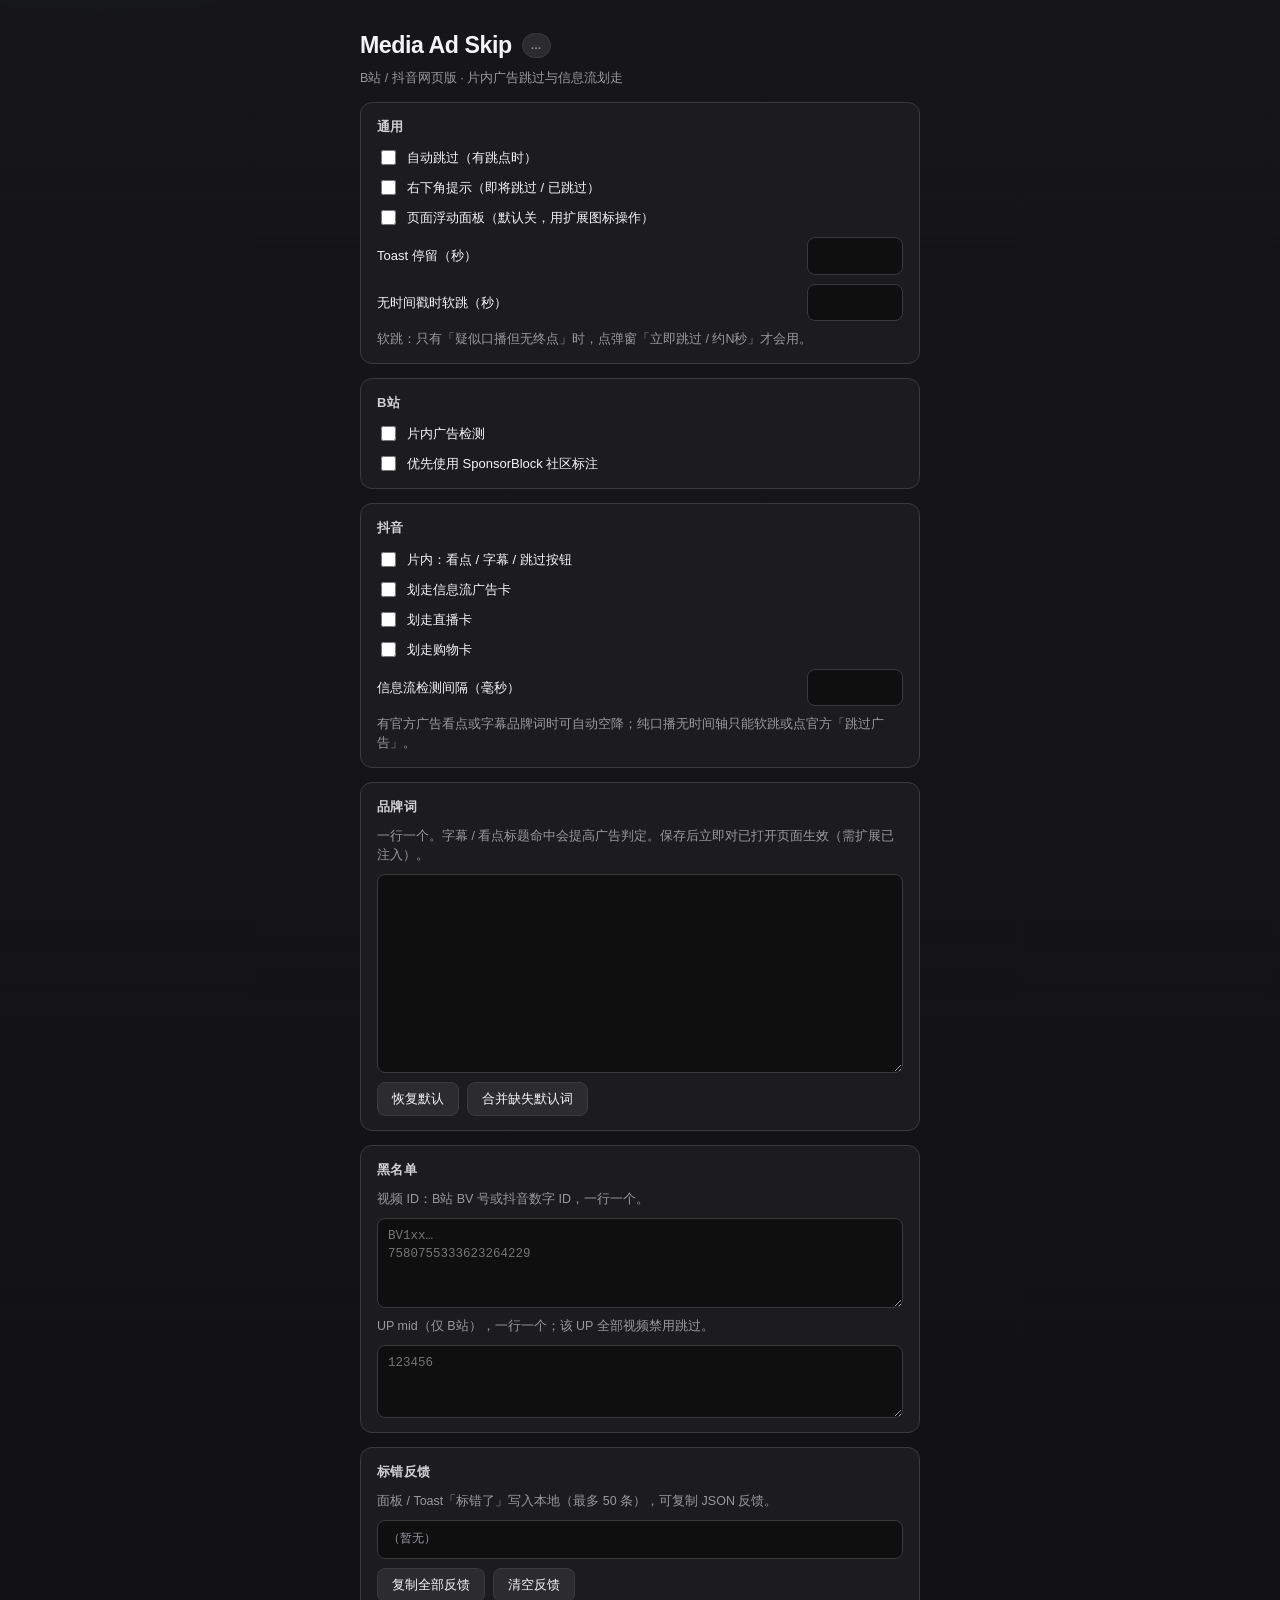
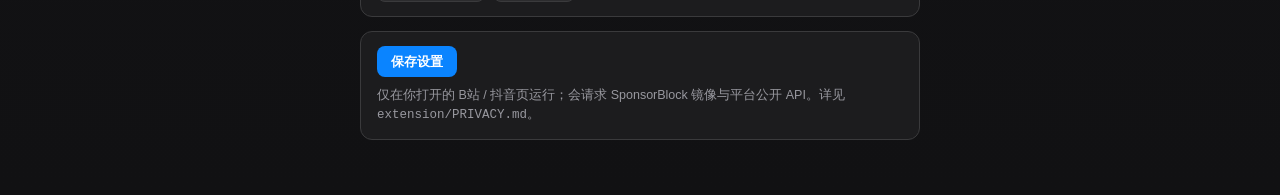
==== extension/options/options.html @ 0053f9d3 "Initial release: Media Ad Skip 1.5.11 for Bilibili and Douyin. Chrome MV3 extension plus userscript " ====
<!DOCTYPE html>
<html lang="zh-CN">
<head>
  <meta charset="UTF-8" />
  <meta name="viewport" content="width=device-width, initial-scale=1" />
  <title>Media Ad Skip 设置</title>
  <link rel="stylesheet" href="options.css" />
</head>
<body>
  <main>
    <header>
      <div class="brand">
        <h1>Media Ad Skip</h1>
        <span id="extVersion" class="pill">…</span>
      </div>
      <p>B站 / 抖音网页版 · 片内广告跳过与信息流划走</p>
    </header>

    <section>
      <h2>通用</h2>
      <label><input type="checkbox" id="autoSkip" /> 自动跳过（有跳点时）</label>
      <label><input type="checkbox" id="showUndoToast" /> 右下角提示（即将跳过 / 已跳过）</label>
      <label><input type="checkbox" id="showPanel" /> 页面浮动面板（默认关，用扩展图标操作）</label>
      <label class="row">Toast 停留（秒）
        <input type="number" id="countdownSec" min="0" max="15" step="1" />
      </label>
      <label class="row">无时间戳时软跳（秒）
        <input type="number" id="softOralSkipSec" min="15" max="90" step="1" title="口播无看点/字幕时，从当前进度跳过的秒数" />
      </label>
      <p class="hint">软跳：只有「疑似口播但无终点」时，点弹窗「立即跳过 / 约N秒」才会用。</p>
    </section>

    <section>
      <h2>B站</h2>
      <label><input type="checkbox" id="biliInVideo" /> 片内广告检测</label>
      <label><input type="checkbox" id="useSponsorBlock" /> 优先使用 SponsorBlock 社区标注</label>
    </section>

    <section>
      <h2>抖音</h2>
      <label><input type="checkbox" id="douyinInVideo" /> 片内：看点 / 字幕 / 跳过按钮</label>
      <label><input type="checkbox" id="douyinFeedAd" /> 划走信息流广告卡</label>
      <label><input type="checkbox" id="douyinFeedLive" /> 划走直播卡</label>
      <label><input type="checkbox" id="douyinFeedShop" /> 划走购物卡</label>
      <label class="row">信息流检测间隔（毫秒）
        <input type="number" id="feedPollMs" min="400" max="3000" step="50" />
      </label>
      <p class="hint">有官方广告看点或字幕品牌词时可自动空降；纯口播无时间轴只能软跳或点官方「跳过广告」。</p>
    </section>

    <section>
      <h2>品牌词</h2>
      <p class="hint">一行一个。字幕 / 看点标题命中会提高广告判定。保存后立即对已打开页面生效（需扩展已注入）。</p>
      <textarea id="brandKeywords" rows="10" spellcheck="false"></textarea>
      <div class="row-actions">
        <button type="button" id="resetBrands" class="secondary">恢复默认</button>
        <button type="button" id="mergeBrands" class="secondary">合并缺失默认词</button>
      </div>
    </section>

    <section>
      <h2>黑名单</h2>
      <p class="hint">视频 ID：B站 BV 号或抖音数字 ID，一行一个。</p>
      <textarea id="blockBvids" rows="4" spellcheck="false" placeholder="BV1xx…&#10;7580755333623264229"></textarea>
      <p class="hint">UP mid（仅 B站），一行一个；该 UP 全部视频禁用跳过。</p>
      <textarea id="blockMids" rows="3" spellcheck="false" placeholder="123456"></textarea>
    </section>

    <section>
      <h2>标错反馈</h2>
      <p class="hint">面板 / Toast「标错了」写入本地（最多 50 条），可复制 JSON 反馈。</p>
      <pre id="feedbackPreview" class="preview">（暂无）</pre>
      <div class="row-actions">
        <button type="button" id="exportFeedback" class="secondary">复制全部反馈</button>
        <button type="button" id="clearFeedback" class="secondary">清空反馈</button>
      </div>
    </section>

    <footer>
      <div class="row-actions">
        <button type="button" id="save">保存设置</button>
        <span id="toast" hidden>已保存</span>
      </div>
      <p class="privacy">仅在你打开的 B站 / 抖音页运行；会请求 SponsorBlock 镜像与平台公开 API。详见 <code>extension/PRIVACY.md</code>。</p>
    </footer>
  </main>
  <script src="options.js"></script>
</body>
</html>
---- extension/options/options.css ----
:root {
  --bg: #111113;
  --card: #1c1c1e;
  --text: #f5f5f7;
  --muted: #98989f;
  --accent: #0a84ff;
  --line: #3a3a3c;
  --ok: #30d158;
  --font: -apple-system, BlinkMacSystemFont, "SF Pro Text", "Segoe UI", "PingFang SC", "Microsoft YaHei", sans-serif;
}

* { box-sizing: border-box; }

body {
  margin: 0;
  min-height: 100vh;
  font: 14px/1.5 var(--font);
  color: var(--text);
  background:
    radial-gradient(720px 320px at 8% -8%, rgba(10, 132, 255, 0.14), transparent 50%),
    linear-gradient(180deg, #161618, var(--bg));
}

main {
  width: min(560px, 92vw);
  margin: 28px auto 56px;
  display: grid;
  gap: 14px;
}

.brand {
  display: flex;
  align-items: center;
  gap: 10px;
  flex-wrap: wrap;
}

header h1 {
  margin: 0;
  font-size: 1.45rem;
  font-weight: 700;
  letter-spacing: -0.02em;
}

.pill {
  font-size: 11px;
  font-weight: 600;
  padding: 3px 8px;
  border-radius: 999px;
  background: #2c2c2e;
  border: 1px solid var(--line);
  color: var(--muted);
}

header p,
.hint,
.privacy {
  margin: 0;
  color: var(--muted);
  font-size: 12.5px;
}

header p { margin-top: 6px; }

section,
footer {
  background: var(--card);
  border: 1px solid var(--line);
  border-radius: 12px;
  padding: 14px 16px;
  display: grid;
  gap: 9px;
}

h2 {
  margin: 0 0 2px;
  font-size: 13px;
  font-weight: 600;
  letter-spacing: 0.02em;
  text-transform: none;
  color: #d1d1d6;
}

label {
  display: flex;
  align-items: center;
  gap: 8px;
  font-size: 13px;
}

label.row {
  justify-content: space-between;
  gap: 12px;
}

input[type="checkbox"] {
  width: 15px;
  height: 15px;
  accent-color: var(--accent);
}

input[type="number"],
textarea {
  width: 100%;
  border-radius: 8px;
  border: 1px solid var(--line);
  background: #0f0f10;
  color: var(--text);
  padding: 8px 10px;
  font: inherit;
}

input[type="number"] {
  width: 96px;
  flex: 0 0 auto;
}

textarea {
  resize: vertical;
  min-height: 72px;
  font-family: ui-monospace, "SF Mono", Consolas, monospace;
  font-size: 12.5px;
  line-height: 1.45;
}

button {
  appearance: none;
  border: 0;
  border-radius: 8px;
  background: var(--accent);
  color: #fff;
  padding: 8px 14px;
  font: 600 13px/1.2 var(--font);
  cursor: pointer;
  width: fit-content;
}

button:active { transform: scale(0.98); }

button.secondary {
  background: #2c2c2e;
  border: 1px solid var(--line);
  color: var(--text);
  font-weight: 500;
}

#toast {
  color: var(--ok);
  font-size: 13px;
  align-self: center;
}

.preview {
  margin: 0;
  max-height: 160px;
  overflow: auto;
  padding: 10px;
  border-radius: 8px;
  background: #0f0f10;
  border: 1px solid var(--line);
  font: 12px/1.45 ui-monospace, Consolas, monospace;
  white-space: pre-wrap;
  word-break: break-all;
  color: var(--muted);
}

.row-actions {
  display: flex;
  flex-wrap: wrap;
  align-items: center;
  gap: 8px;
}

footer {
  align-items: start;
}

@media (prefers-reduced-motion: reduce) {
  button:active { transform: none; }
}
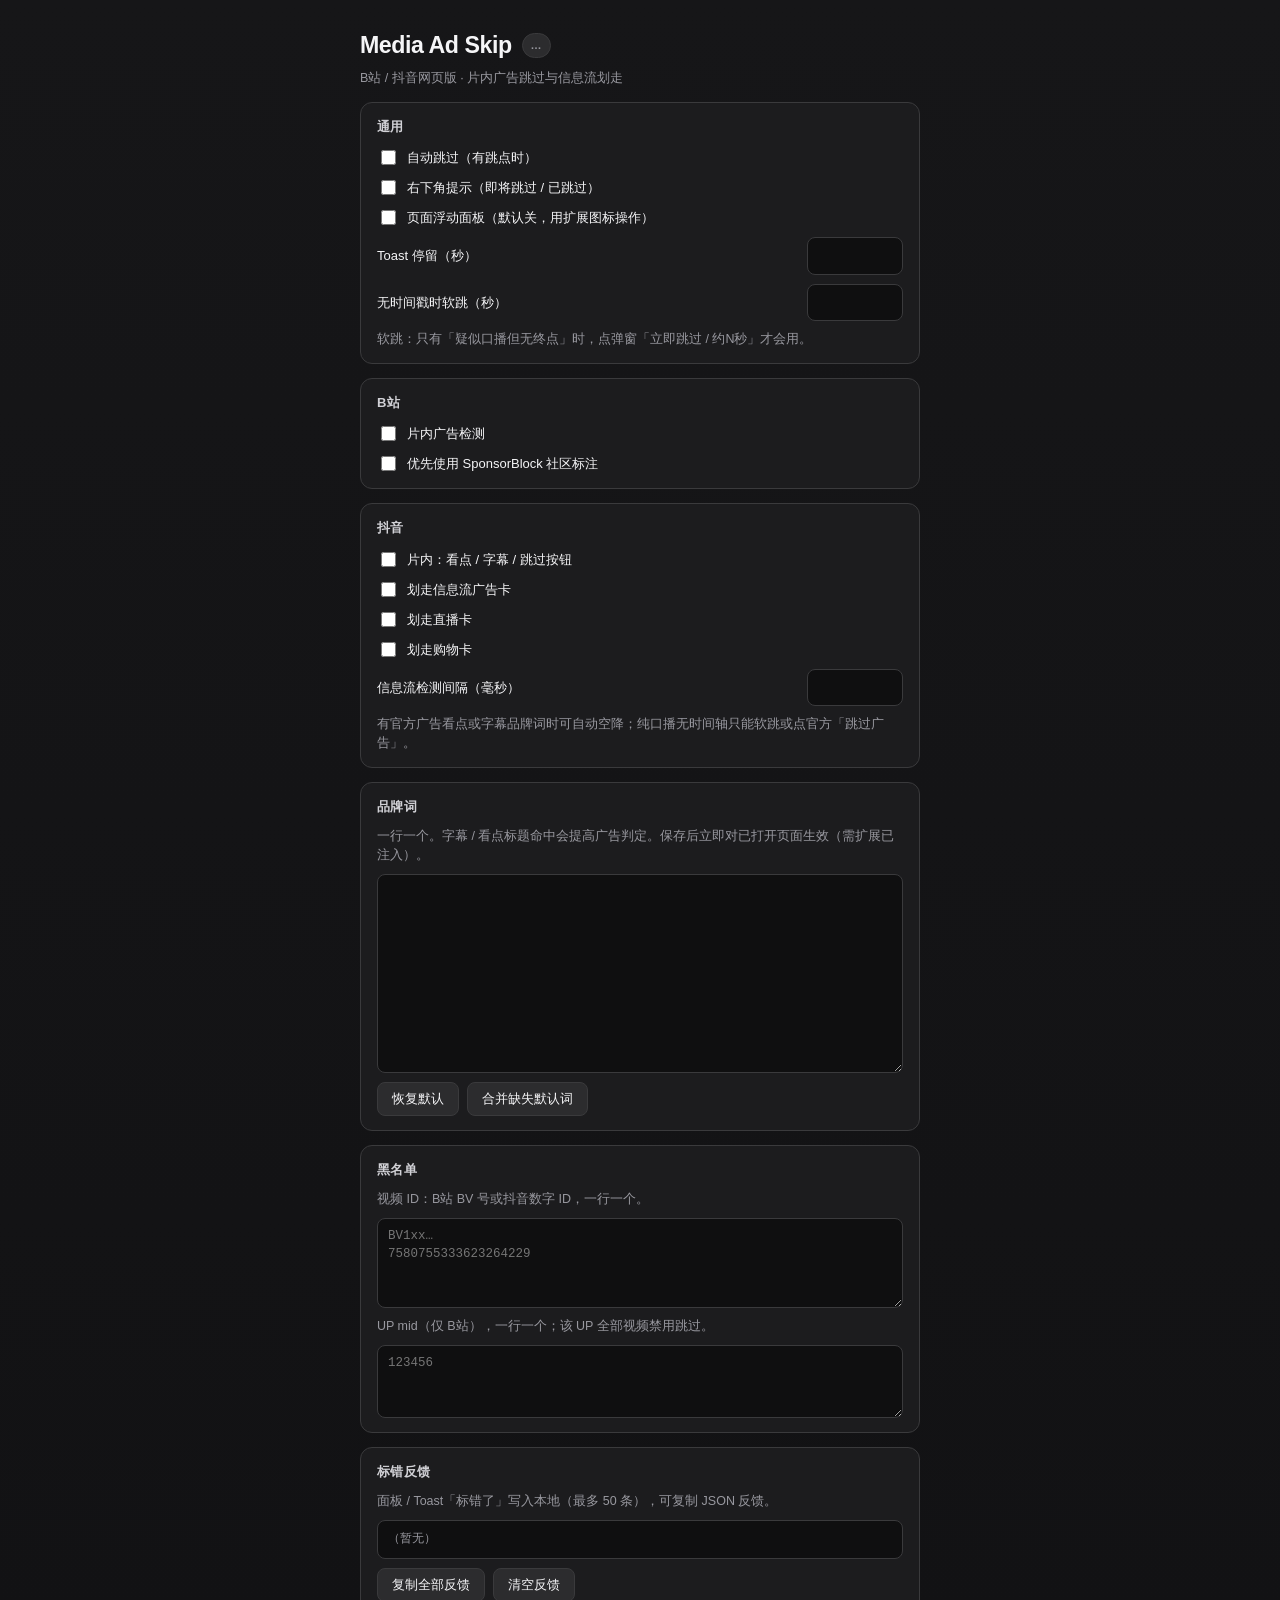
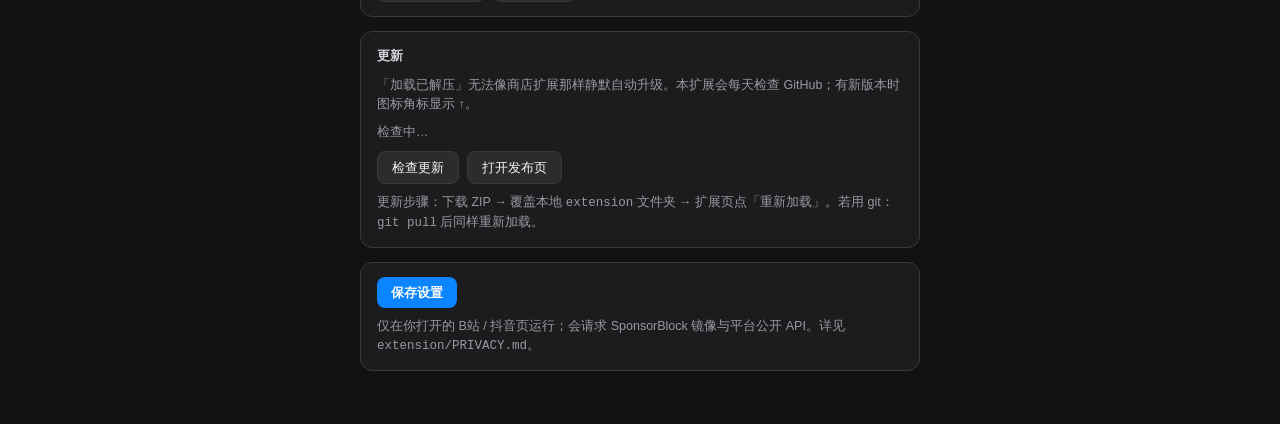
==== commit ac739d7f: "Add update checker and document lifetime-update paths (1.5.19). Daily GitHub version check with badg" ====
--- a/extension/options/options.html
+++ b/extension/options/options.html
@@ -76,6 +76,17 @@
       </div>
     </section>
 
+    <section>
+      <h2>更新</h2>
+      <p class="hint">「加载已解压」无法像商店扩展那样静默自动升级。本扩展会每天检查 GitHub；有新版本时图标角标显示 ↑。</p>
+      <p id="updateStatus" class="hint">检查中…</p>
+      <div class="row-actions">
+        <button type="button" id="checkUpdate" class="secondary">检查更新</button>
+        <button type="button" id="openRelease" class="secondary">打开发布页</button>
+      </div>
+      <p class="hint">更新步骤：下载 ZIP → 覆盖本地 <code>extension</code> 文件夹 → 扩展页点「重新加载」。若用 git：<code>git pull</code> 后同样重新加载。</p>
+    </section>
+
     <footer>
       <div class="row-actions">
         <button type="button" id="save">保存设置</button>
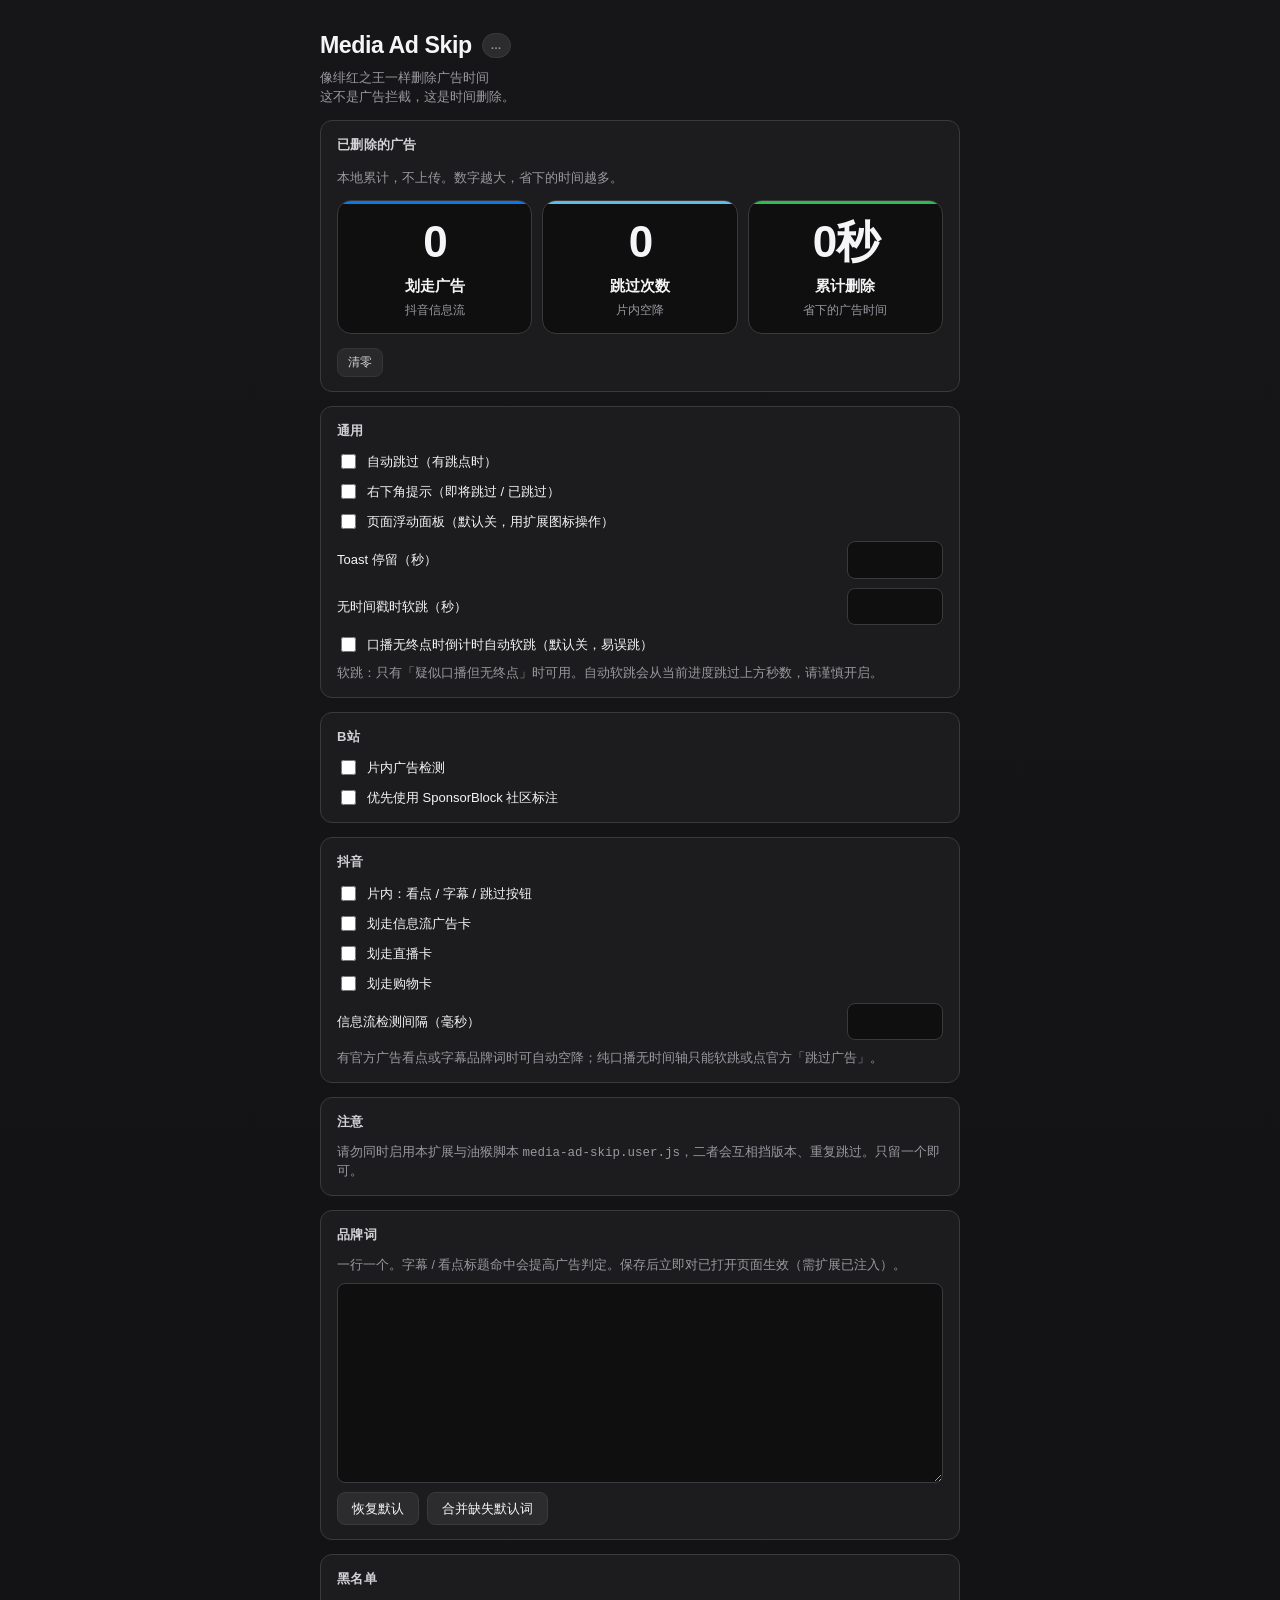
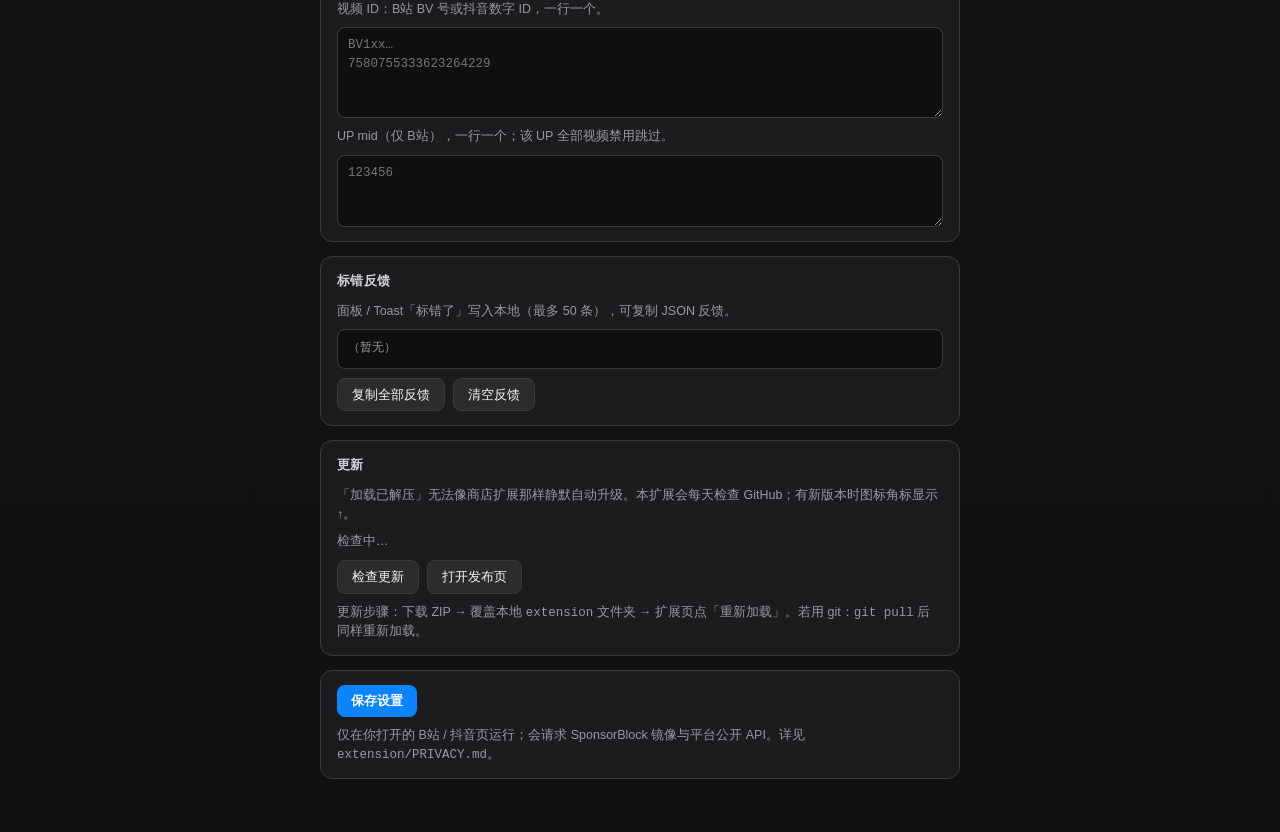
==== commit 28ef15b9: "Ship 1.5.64: crash hardening, tighter subtitle/chapter skip, feed UX. Disable elementFromPoint over " ====
--- a/extension/options/options.html
+++ b/extension/options/options.html
@@ -13,8 +13,34 @@
         <h1>Media Ad Skip</h1>
         <span id="extVersion" class="pill">…</span>
       </div>
-      <p>B站 / 抖音网页版 · 片内广告跳过与信息流划走</p>
+      <p>像绯红之王一样删除广告时间</p>
+      <p class="hint">这不是广告拦截，这是时间删除。</p>
     </header>
+
+    <section class="stats-hero-section">
+      <h2>已删除的广告</h2>
+      <p class="hint">本地累计，不上传。数字越大，省下的时间越多。</p>
+      <div id="statsBox" class="stats-hero">
+        <div class="stats-hero-card accent-ad">
+          <span class="stats-hero-num" id="statFeedAd">0</span>
+          <span class="stats-hero-label">划走广告</span>
+          <span class="stats-hero-sub">抖音信息流</span>
+        </div>
+        <div class="stats-hero-card accent-skip">
+          <span class="stats-hero-num" id="statSkip">0</span>
+          <span class="stats-hero-label">跳过次数</span>
+          <span class="stats-hero-sub">片内空降</span>
+        </div>
+        <div class="stats-hero-card accent-time">
+          <span class="stats-hero-num" id="statSaved">0秒</span>
+          <span class="stats-hero-label">累计删除</span>
+          <span class="stats-hero-sub">省下的广告时间</span>
+        </div>
+      </div>
+      <div class="row-actions stats-hero-actions">
+        <button type="button" id="resetStats" class="secondary">清零</button>
+      </div>
+    </section>
 
     <section>
       <h2>通用</h2>
@@ -27,7 +53,8 @@
       <label class="row">无时间戳时软跳（秒）
         <input type="number" id="softOralSkipSec" min="15" max="90" step="1" title="口播无看点/字幕时，从当前进度跳过的秒数" />
       </label>
-      <p class="hint">软跳：只有「疑似口播但无终点」时，点弹窗「立即跳过 / 约N秒」才会用。</p>
+      <label><input type="checkbox" id="softOralAuto" /> 口播无终点时倒计时自动软跳（默认关，易误跳）</label>
+      <p class="hint">软跳：只有「疑似口播但无终点」时可用。自动软跳会从当前进度跳过上方秒数，请谨慎开启。</p>
     </section>
 
     <section>
@@ -46,6 +73,11 @@
         <input type="number" id="feedPollMs" min="400" max="3000" step="50" />
       </label>
       <p class="hint">有官方广告看点或字幕品牌词时可自动空降；纯口播无时间轴只能软跳或点官方「跳过广告」。</p>
+    </section>
+
+    <section>
+      <h2>注意</h2>
+      <p class="hint">请勿同时启用本扩展与油猴脚本 <code>media-ad-skip.user.js</code>，二者会互相挡版本、重复跳过。只留一个即可。</p>
     </section>
 
     <section>
@@ -95,6 +127,7 @@
       <p class="privacy">仅在你打开的 B站 / 抖音页运行；会请求 SponsorBlock 镜像与平台公开 API。详见 <code>extension/PRIVACY.md</code>。</p>
     </footer>
   </main>
+  <script src="../shared/config.js"></script>
   <script src="options.js"></script>
 </body>
 </html>
--- a/extension/options/options.css
+++ b/extension/options/options.css
@@ -22,7 +22,7 @@
 }
 
 main {
-  width: min(560px, 92vw);
+  width: min(640px, 92vw);
   margin: 28px auto 56px;
   display: grid;
   gap: 14px;
@@ -144,6 +144,81 @@
   font-weight: 500;
 }
 
+.stats-hero-section {
+  gap: 12px;
+}
+
+.stats-hero {
+  display: grid;
+  grid-template-columns: 1fr;
+  gap: 10px;
+}
+
+@media (min-width: 480px) {
+  .stats-hero {
+    grid-template-columns: repeat(3, 1fr);
+  }
+}
+
+.stats-hero-card {
+  position: relative;
+  background: #0f0f10;
+  border: 1px solid var(--line);
+  border-radius: 14px;
+  padding: 18px 14px 14px;
+  text-align: center;
+  overflow: hidden;
+}
+
+.stats-hero-card::before {
+  content: "";
+  position: absolute;
+  inset: 0 auto auto 0;
+  width: 100%;
+  height: 3px;
+  background: var(--accent);
+  opacity: 0.9;
+}
+
+.stats-hero-card.accent-ad::before { background: #0a84ff; }
+.stats-hero-card.accent-skip::before { background: #64d2ff; }
+.stats-hero-card.accent-time::before { background: #30d158; }
+
+.stats-hero-num {
+  display: block;
+  font-size: clamp(2rem, 6vw, 2.75rem);
+  font-weight: 800;
+  letter-spacing: -0.04em;
+  line-height: 1.05;
+  color: var(--text);
+  font-variant-numeric: tabular-nums;
+}
+
+.stats-hero-label {
+  display: block;
+  margin-top: 10px;
+  font-size: 15px;
+  font-weight: 650;
+  color: var(--text);
+}
+
+.stats-hero-sub {
+  display: block;
+  margin-top: 4px;
+  font-size: 12px;
+  color: var(--muted);
+}
+
+.stats-hero-actions {
+  margin-top: 2px;
+}
+
+.stats-hero-actions .secondary {
+  font-size: 12px;
+  padding: 6px 10px;
+  opacity: 0.85;
+}
+
 #toast {
   color: var(--ok);
   font-size: 13px;
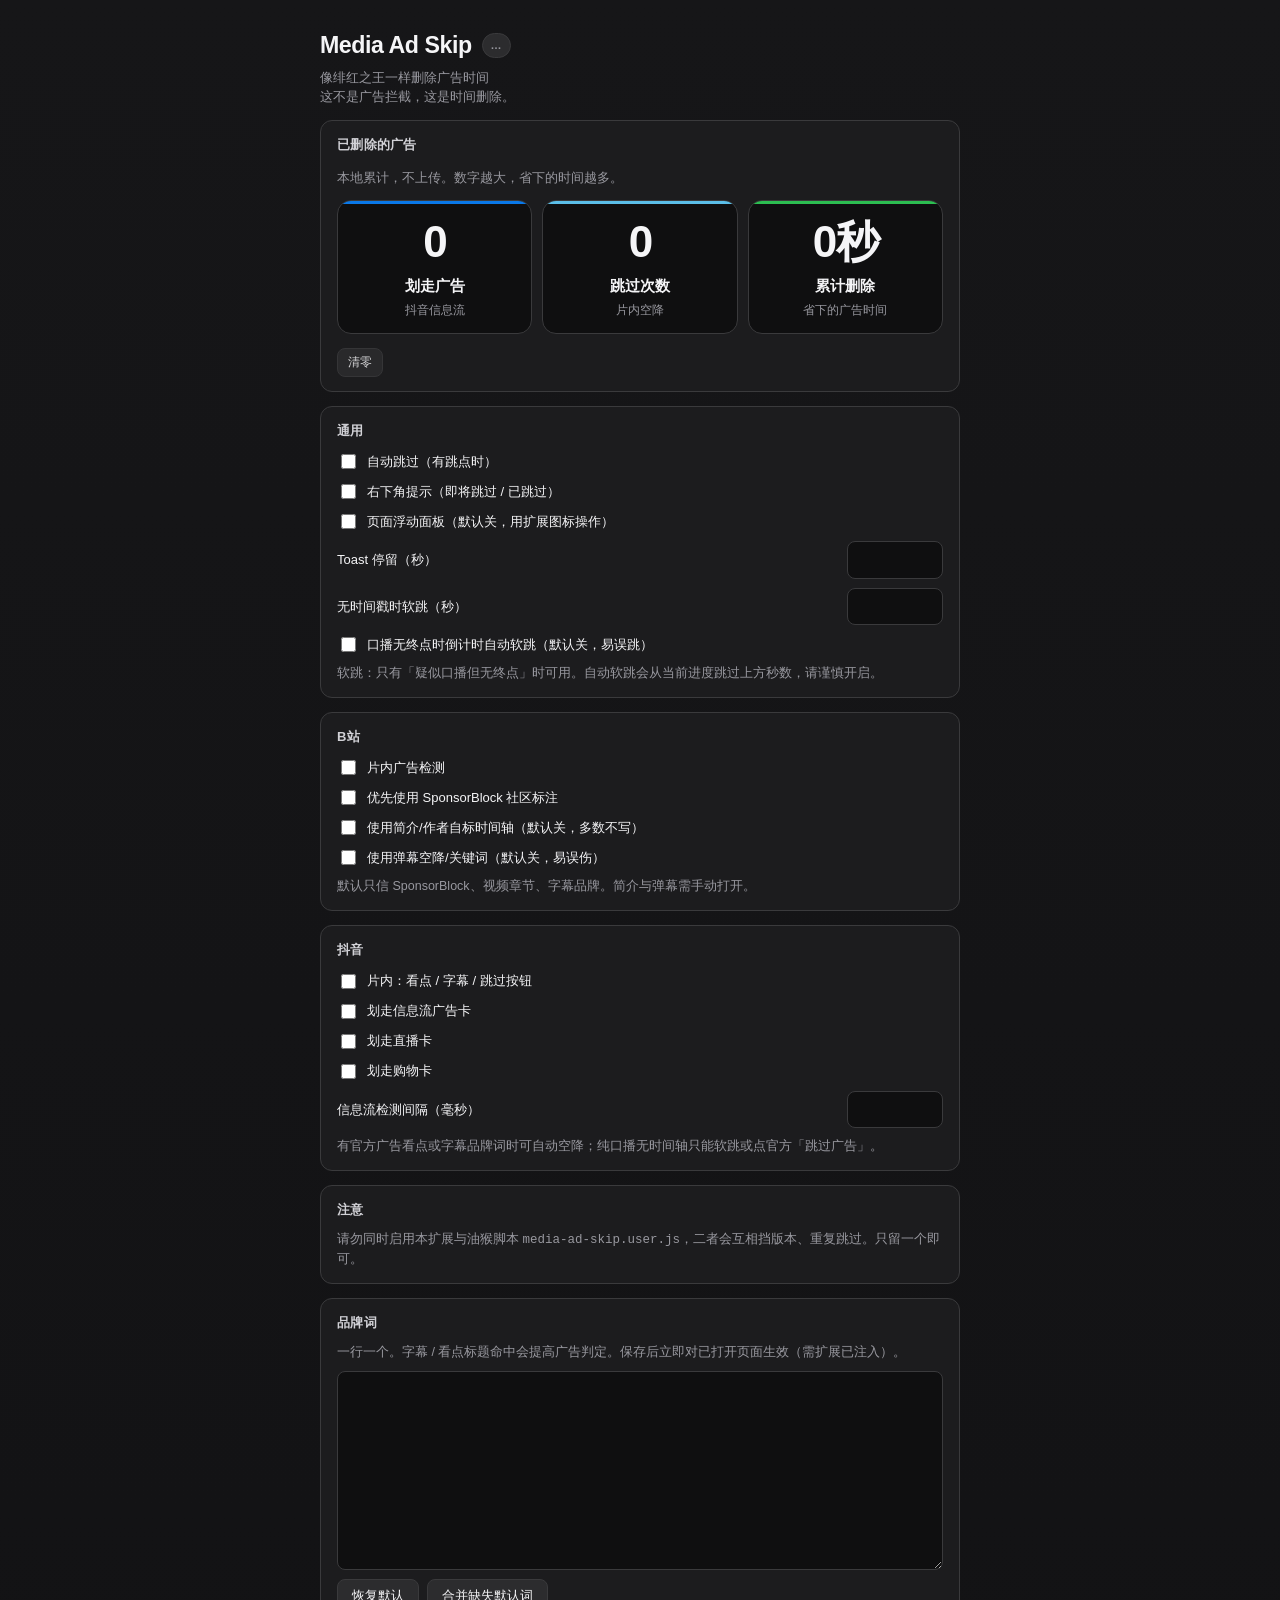
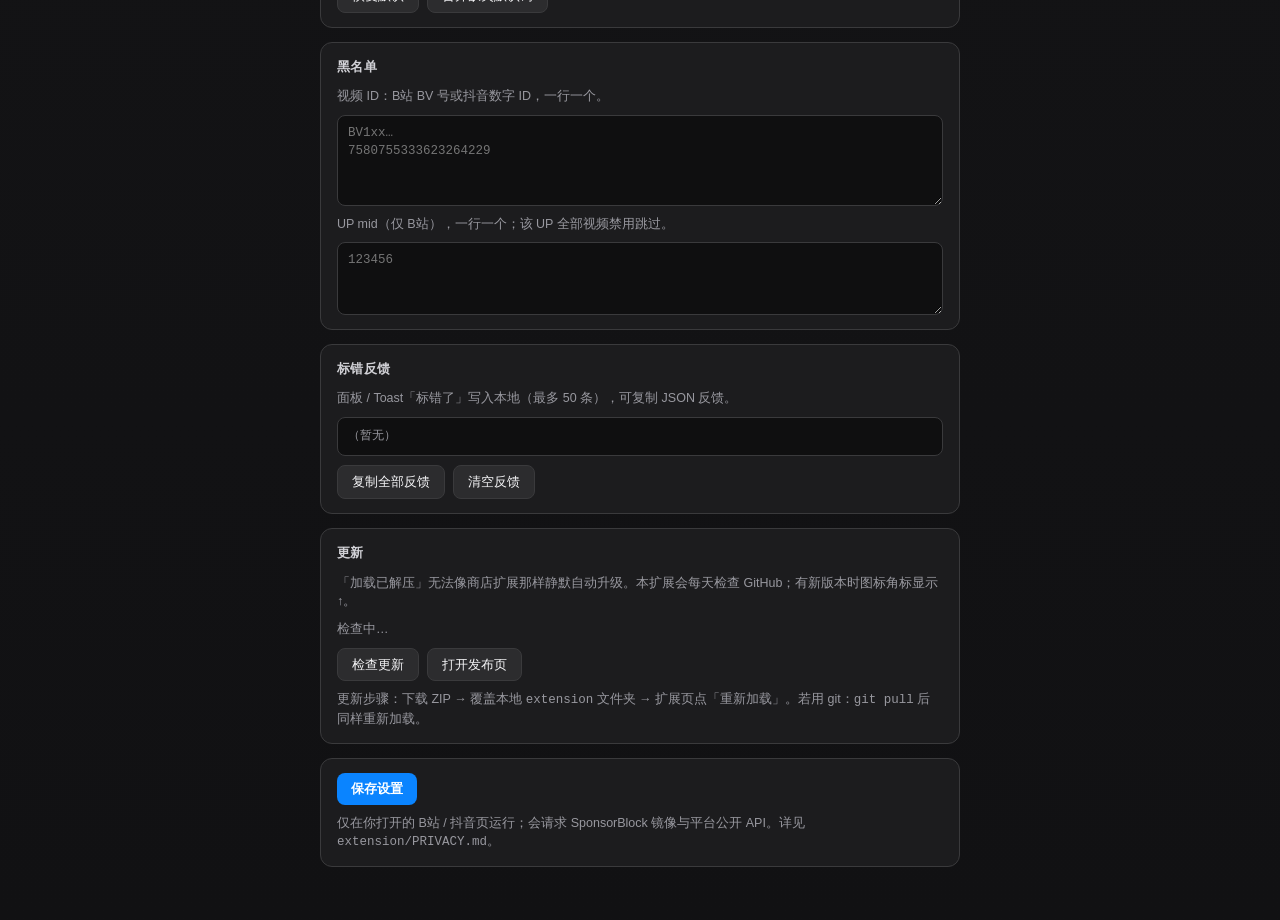
==== commit 6347509e: "Ship 1.5.71: undo survives re-analyze, creator seg caps, review fixes. Danmaku/description detection" ====
--- a/extension/options/options.html
+++ b/extension/options/options.html
@@ -61,6 +61,9 @@
       <h2>B站</h2>
       <label><input type="checkbox" id="biliInVideo" /> 片内广告检测</label>
       <label><input type="checkbox" id="useSponsorBlock" /> 优先使用 SponsorBlock 社区标注</label>
+      <label><input type="checkbox" id="useCreatorMarks" /> 使用简介/作者自标时间轴（默认关，多数不写）</label>
+      <label><input type="checkbox" id="useDanmakuDetect" /> 使用弹幕空降/关键词（默认关，易误伤）</label>
+      <p class="hint">默认只信 SponsorBlock、视频章节、字幕品牌。简介与弹幕需手动打开。</p>
     </section>
 
     <section>
